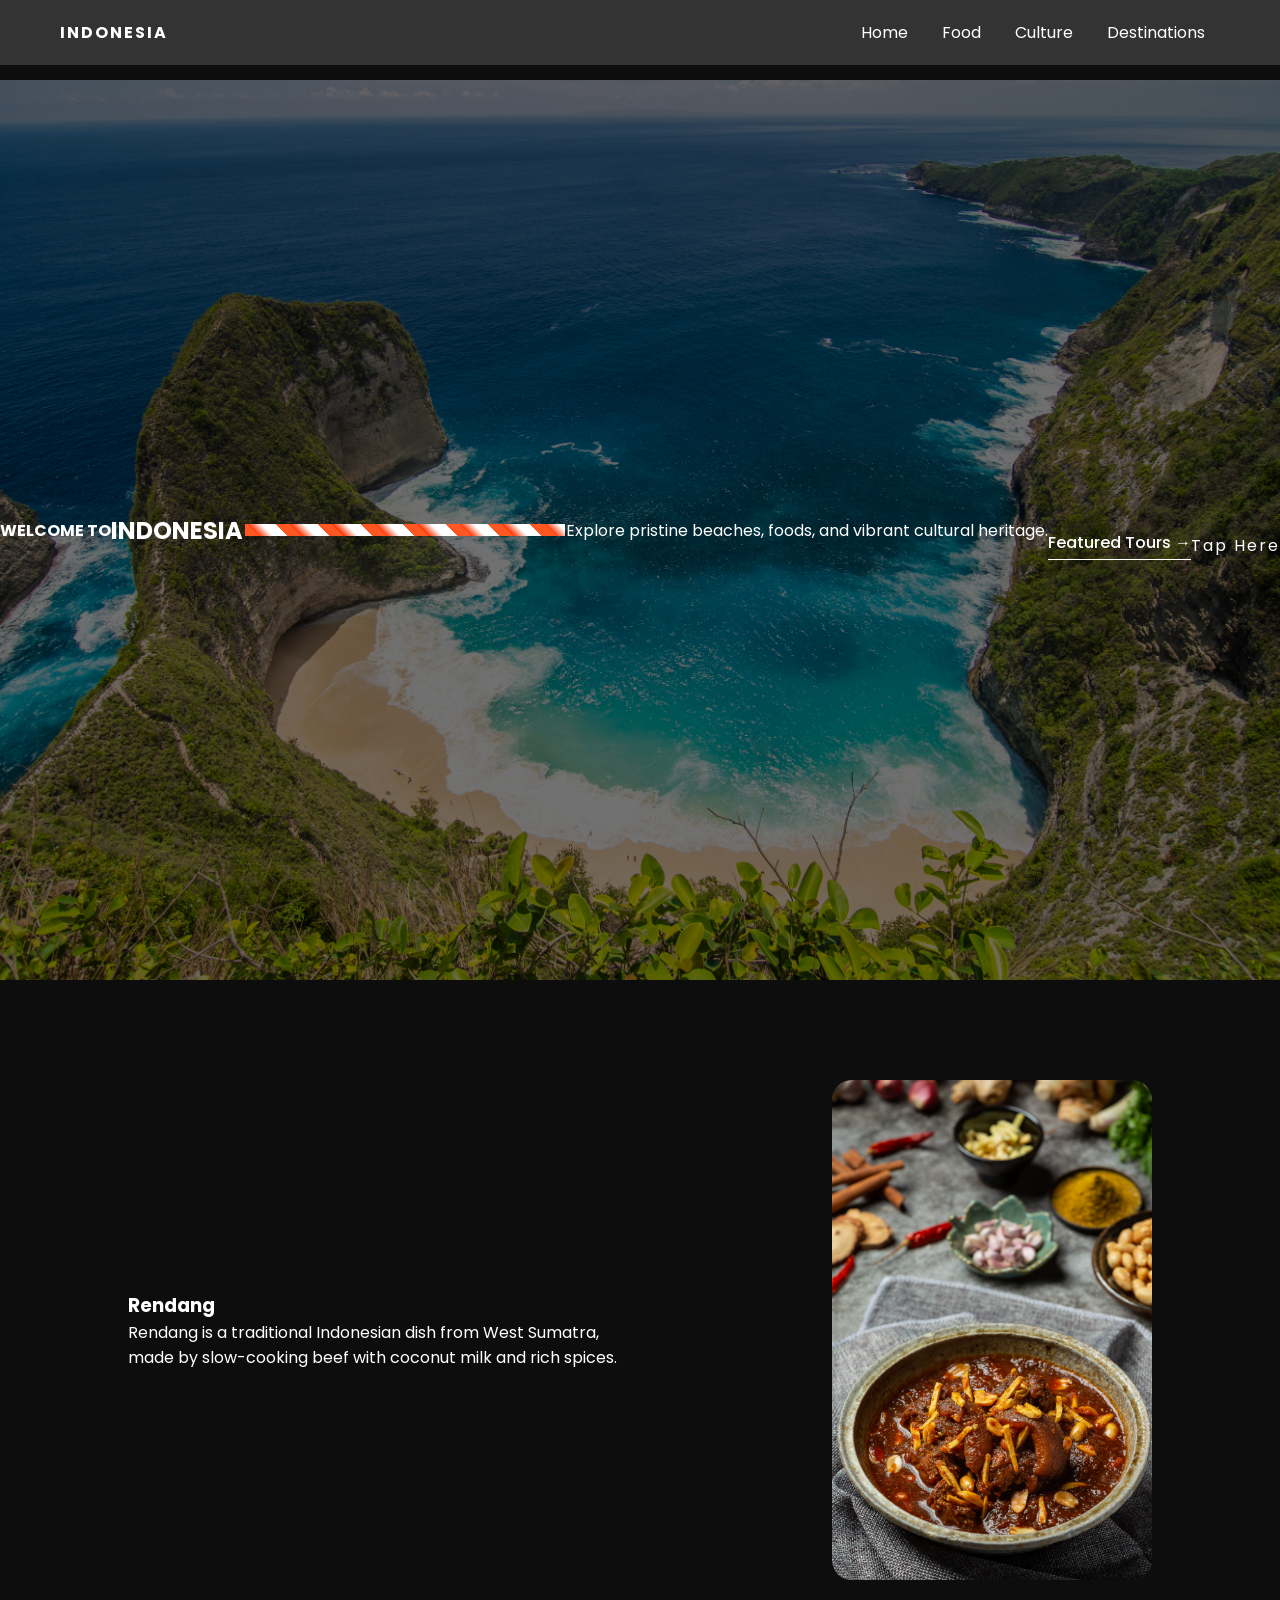
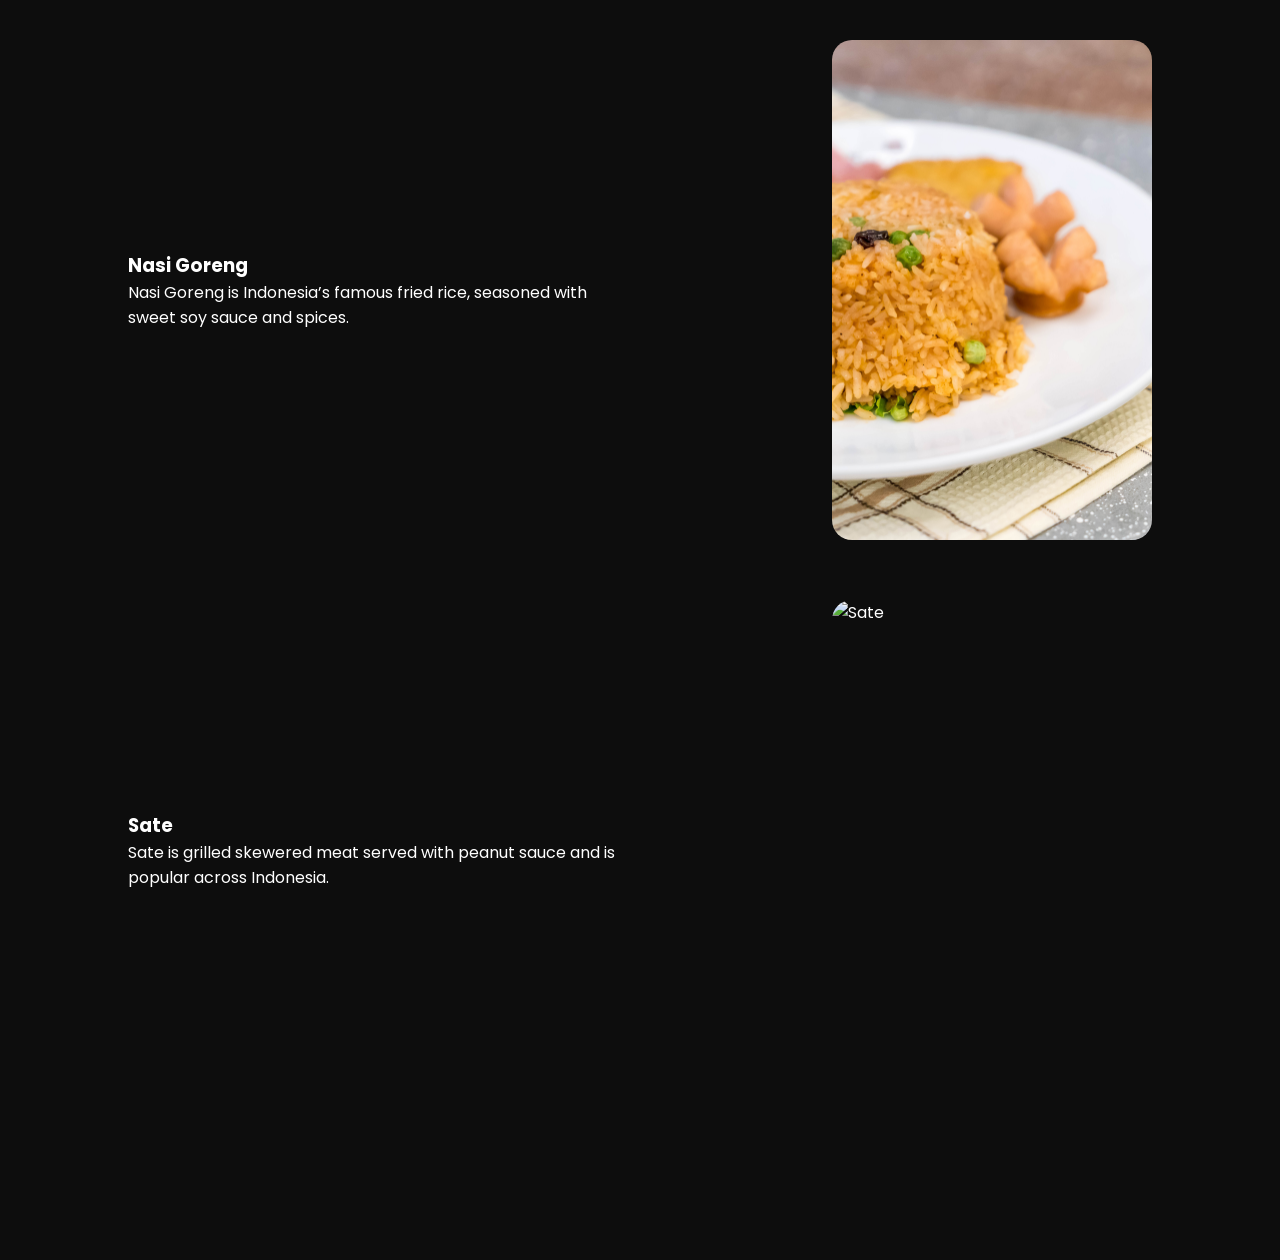
==== index.html @ 6673a9d6 "update index.html" ====
<!DOCTYPE html>
<html lang="en">
<head>
  <meta charset="UTF-8">
  <title>Introducing Indonesia</title>

  <!-- Poppins -->
  <link rel="preconnect" href="https://fonts.googleapis.com">
  <link rel="preconnect" href="https://fonts.gstatic.com" crossorigin>
  <link href="https://fonts.googleapis.com/css2?family=Poppins:wght@300;400;600;700;800&display=swap" rel="stylesheet">

  <link rel="stylesheet" href="style.css">
</head>
<body>

  <!-- NAVBAR -->
  <header class="navbar">
    <div class="logo">INDONESIA</div>
    <nav>
      <a href="#home">Home</a>
      <a href="#food">Food</a>
      <a href="#">Culture</a>
      <a href="#">Destinations</a>
    </nav>
    </header>



  <!-- HERO SECTION -->
   <section id="home" class="hero">
      <h4>WELCOME TO</h4>
      <h1>INDONESIA</h1>
   

      <div class="pattern"></div>

      <p>
        Explore pristine beaches, foods, and vibrant cultural heritage.
      </p>

      <a href="#" class="link">
        Featured Tours →
      </a>
       <a href="about.html" class="scroll-btn">Tap Here </a> 
    </section> 

<section id="food" class="food-section">
      <div class="food-item">
       <div class="food-text">
       <h3>Rendang</h3>
       <p>
        Rendang is a traditional Indonesian dish from West Sumatra,
        made by slow-cooking beef with coconut milk and rich spices.
      </p>
     </div>


     <div class="food-image">
    <img src="rendang.jpg" alt="Rendang">
   </div>
 </div>

      <div class="food-item">
       <div class="food-text">
       <h3>Nasi Goreng</h3>
       <p>
       Nasi Goreng is Indonesia’s famous fried rice, 
       seasoned with sweet soy sauce and spices.
       </p>
     </div>

     <div class="food-image">
    <img src="nasi-goreng.jpg" alt="Nasi Goreng">
   </div>
 </div>

 <div class="food-item">
       <div class="food-text">
       <h3>Sate</h3>
       <p>
      Sate is grilled skewered meat served with peanut sauce 
      and is popular across Indonesia.
       </p>
     </div>

     <div class="food-image">
    <img src="sate.jpg" alt="Sate">
   </div>
 </div>
</section> 


</body>
</html>
---- style.css ----
* {
  margin: 0;
  padding: 0;
  box-sizing: border-box;
  font-family: 'Poppins', sans-serif;
}

body {
  color: rgb(255, 255, 255);
}

/* NAVBAR */
.navbar {
  position: absolute;
  top: 0;
  width: 100%;
  padding: 20px 60px;
  display: flex;
  justify-content: space-between;
  align-items: center;
  z-index: 10;
  background-color: #333; 
}

.logo {
  font-weight: 700;
  letter-spacing: 2px;
}

.navbar nav a {
  margin: 0 15px;
  color: white;
  text-decoration: none;
  font-weight: 400;
  opacity: 100;
}

.navbar nav a:hover {
  opacity: 100;
}

.btn {
  background: #cddc39;
  border: none;
  padding: 10px 20px;
  font-weight: 600;
  cursor: pointer;
  border-radius: 4px;
}

/* HERO */
.hero {
  margin-top: 80px;
  height: 100vh;
  background:
    linear-gradient(rgba(0,0,0,0.55), rgba(0,0,0,0.55)),
    url('bg.jpg') center/cover no-repeat;

  display: flex;
  justify-content: center;
  align-items: center;
  text-align: center;
}

.hero-content h4 {
  font-weight: 400;
  letter-spacing: 4px;
  opacity: 0.9;
}

.hero-content h1 {
  font-size: 96px;
  font-weight: 800;
  letter-spacing: 4px;
  margin: 10px 0;
}

/* PATTERN LINE */
.pattern {
  width: 320px;
  height: 12px;
  margin: 20px auto;
  background: repeating-linear-gradient(
    45deg,
    #ff5722,
    #ff5722 10px,
    #ff3300 10px,
    #ffffff 20px,
    #ffffff 20px,
    #ffffff 30px
  );
}

.hero-content p {
  max-width: 600px;
  margin: 20px auto;
  font-size: 16px;
  font-weight: 300;
  line-height: 1.6;
}

.link {
  display: inline-block;
  margin-top: 30px;
  color: white;
  text-decoration: none;
  font-weight: 500;
  border-bottom: 1px solid white;
  padding-bottom: 4px;
}

/* Tombol */
.scroll-btn {
    margin-top: 30px;
    text-decoration: none;
    color: rgb(255, 255, 255);
    font-size: 16px;
    letter-spacing: 2px;
    animation: bounce 2s infinite;
}

/* Animasi */
@keyframes bounce {
    0% { transform: translateY(0); opacity: 0.5; }
    50% { transform: translateY(10px); opacity: 1; }
    100% { transform: translateY(0); opacity: 0.5; }
}

/* about */
body {
  margin: 0;
  font-family: Arial, sans-serif;
  background-color: #0d0d0d;
  color: #fff;
}

.section {
  display: flex;
  align-items: center;
  justify-content: space-between;
  padding: 80px 50px;
  flex-wrap: wrap;
  position: relative;
}

.section img {
  width: 45%;
  border-radius: 10px;
  max-width: 600px;
}

.text-content {
  width: 45%;
  max-width: 600px;
}

.text-content h2 {
  font-size: 2em;
  margin-bottom: 20px;
}

.text-content h2.blue {
  color: #00bfff;
}

.text-content h2.orange {
  color: #ff7f00;
}

.text-content p {
  font-size: 1em;
  line-height: 1.5;
}

/* Alternating layout */
.section:nth-child(even) {
  flex-direction: row-reverse;
}

/* Connector curve */
.connector {
  position: absolute;
  width: 200px;
  height: 100px;
  left: 50%;
  transform: translateX(-50%);
  top: 100%;
}

@media (max-width: 900px) {
  .section {
    flex-direction: column;
    padding: 50px 20px;
  }
  .section img, .text-content {
    width: 100%;
    text-align: center;
  }
  .connector {
    display: none;
  }
}

.food-section {
  padding: 100px 10%;
  background-color: #0d0d0d;
}

/* foto + teks sejajar */
.food-item {
  display: flex;
  align-items: center;
  gap: 40px;
  margin-bottom: 60px;
}

/* teks kiri */
.food-text {
  flex: 1;
  color: #ffffff;        /* pastikan kelihatan */
  position: static; /* jangan absolute */
}


/* foto kanan */
.food-image {
  flex: 1;
  display: flex;
  justify-content: flex-end;
}

.food-image img {
  width: 320px;
  height: 500px;
  object-fit: cover;
  border-radius: 20px;
}
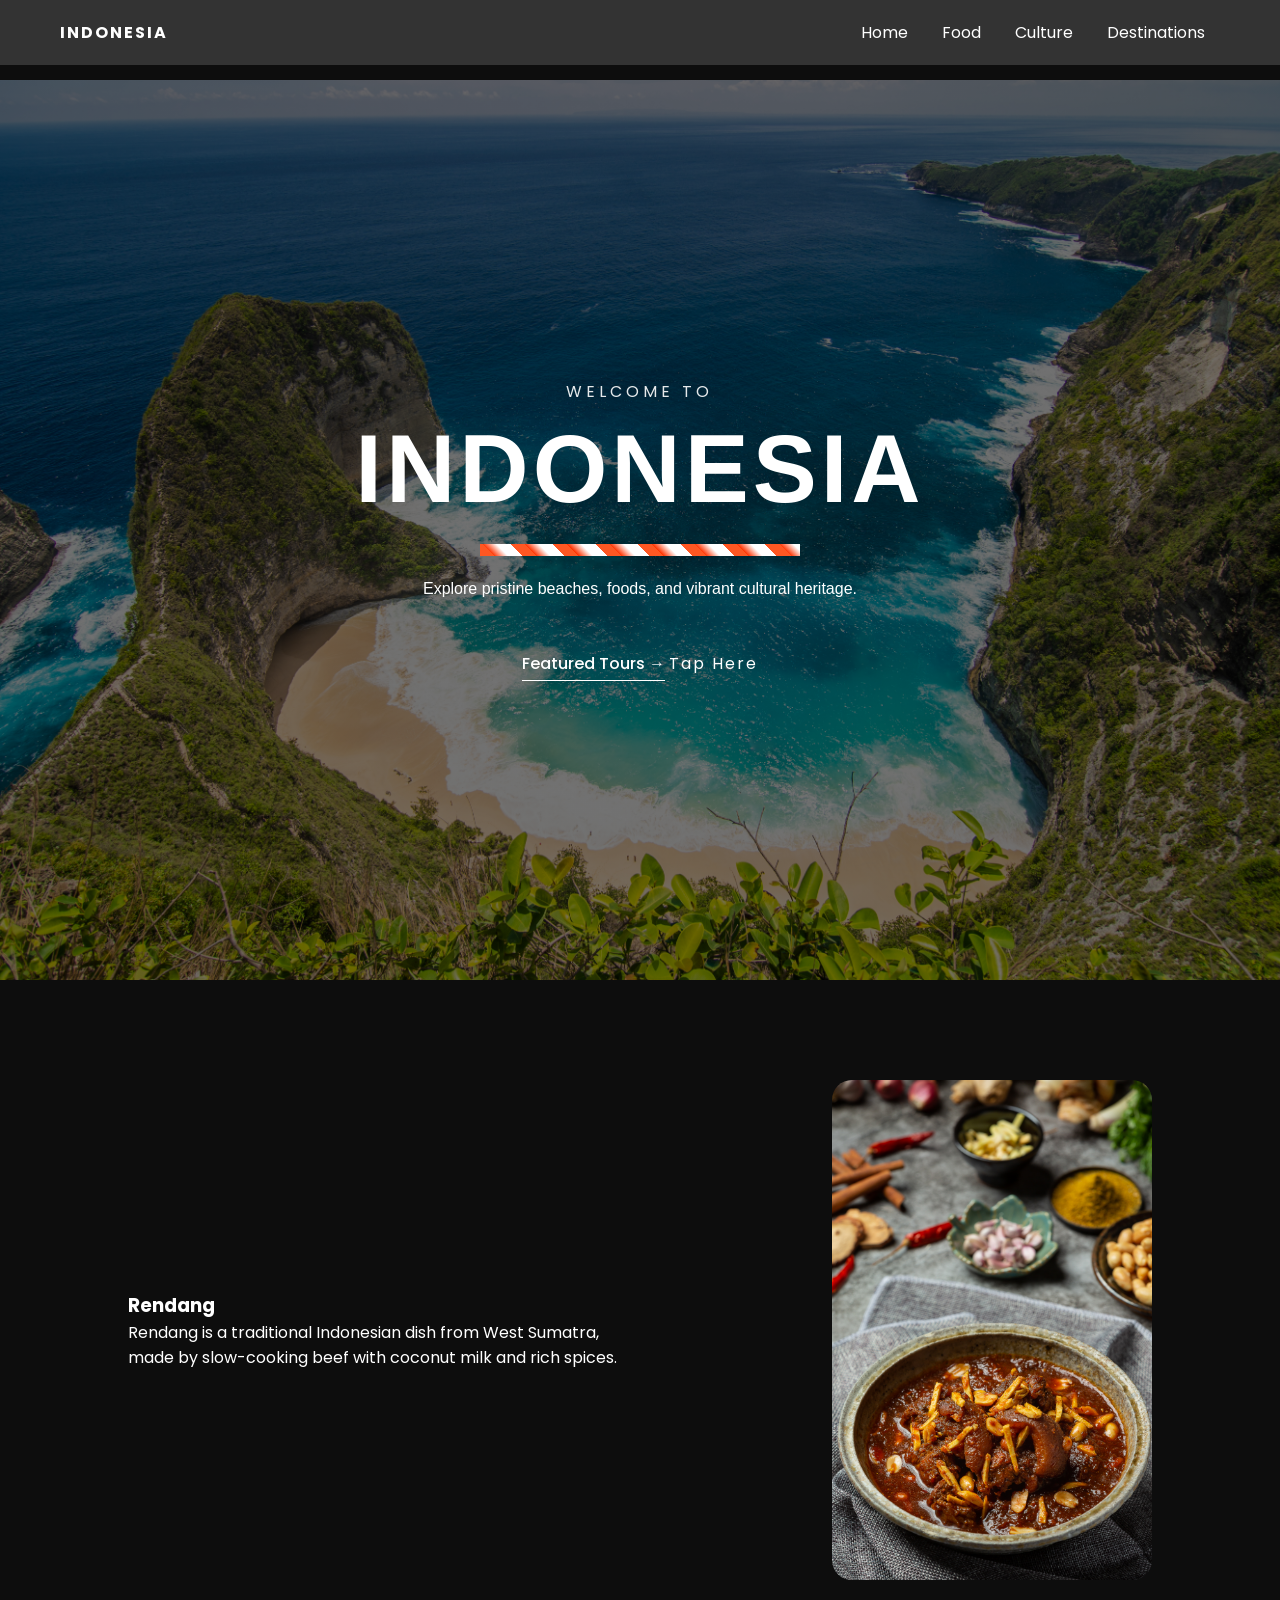
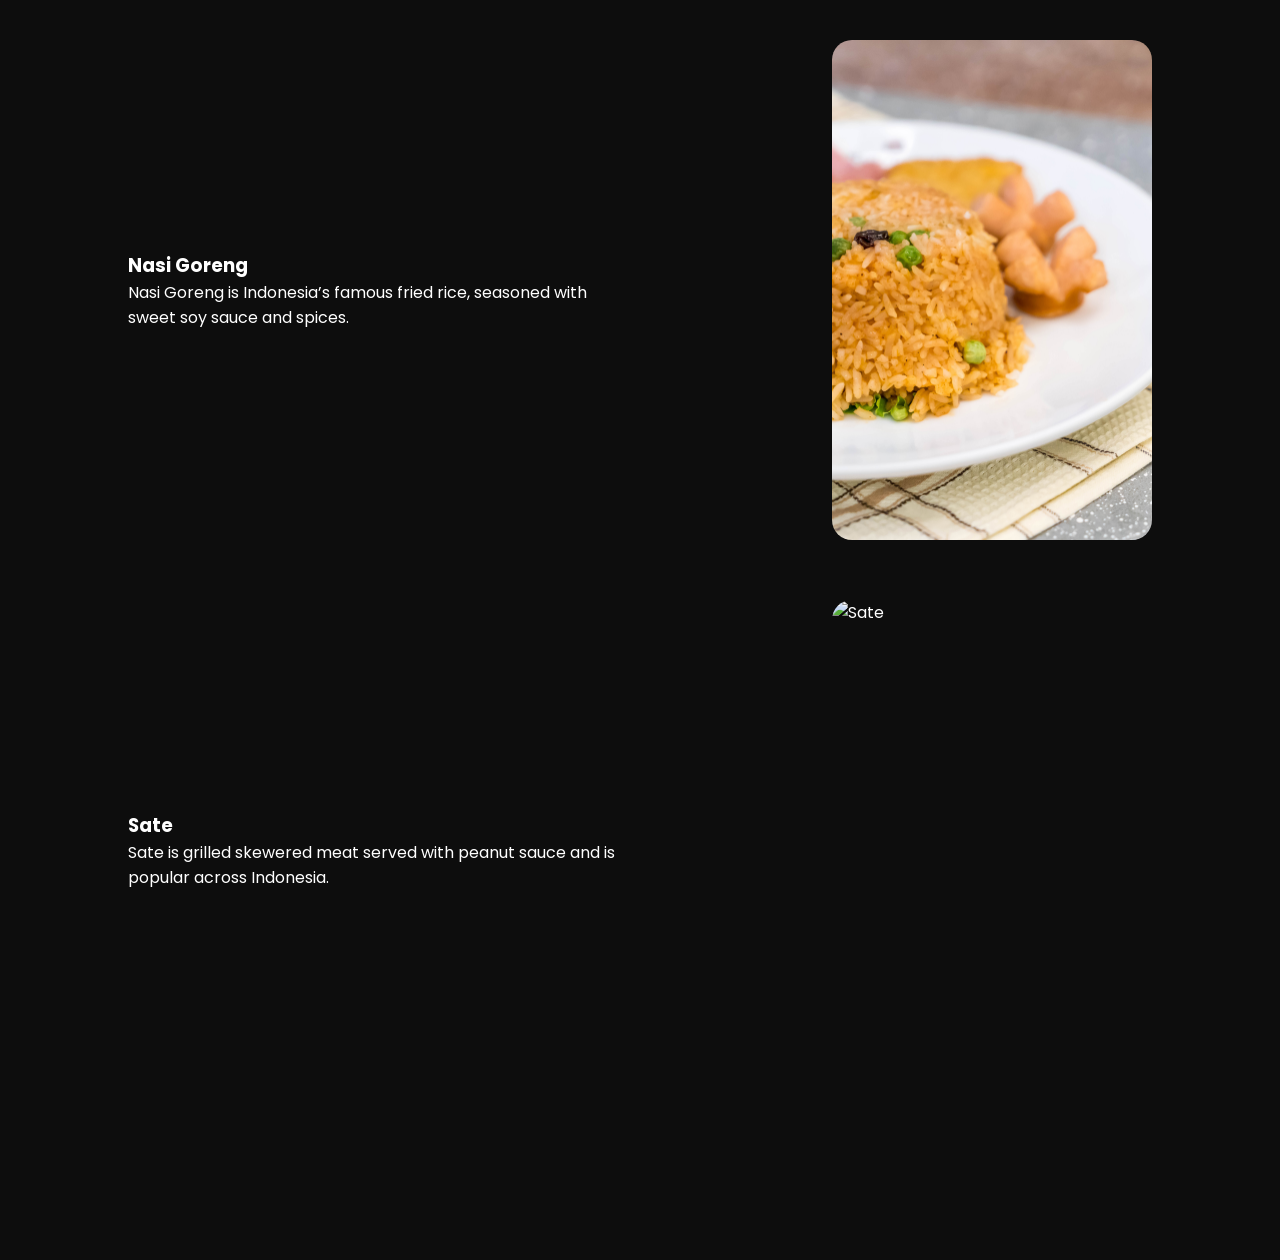
==== commit 2494d859: "update index.html" ====
--- a/index.html
+++ b/index.html
@@ -27,7 +27,8 @@
 
 
   <!-- HERO SECTION -->
-   <section id="home" class="hero">
+   <section class="hero">
+    <div class="hero-content">
       <h4>WELCOME TO</h4>
       <h1>INDONESIA</h1>
    
@@ -54,7 +55,6 @@
       </p>
      </div>
 
-
      <div class="food-image">
     <img src="rendang.jpg" alt="Rendang">
    </div>
@@ -74,7 +74,7 @@
    </div>
  </div>
 
- <div class="food-item">
+     <div class="food-item">
        <div class="food-text">
        <h3>Sate</h3>
        <p>
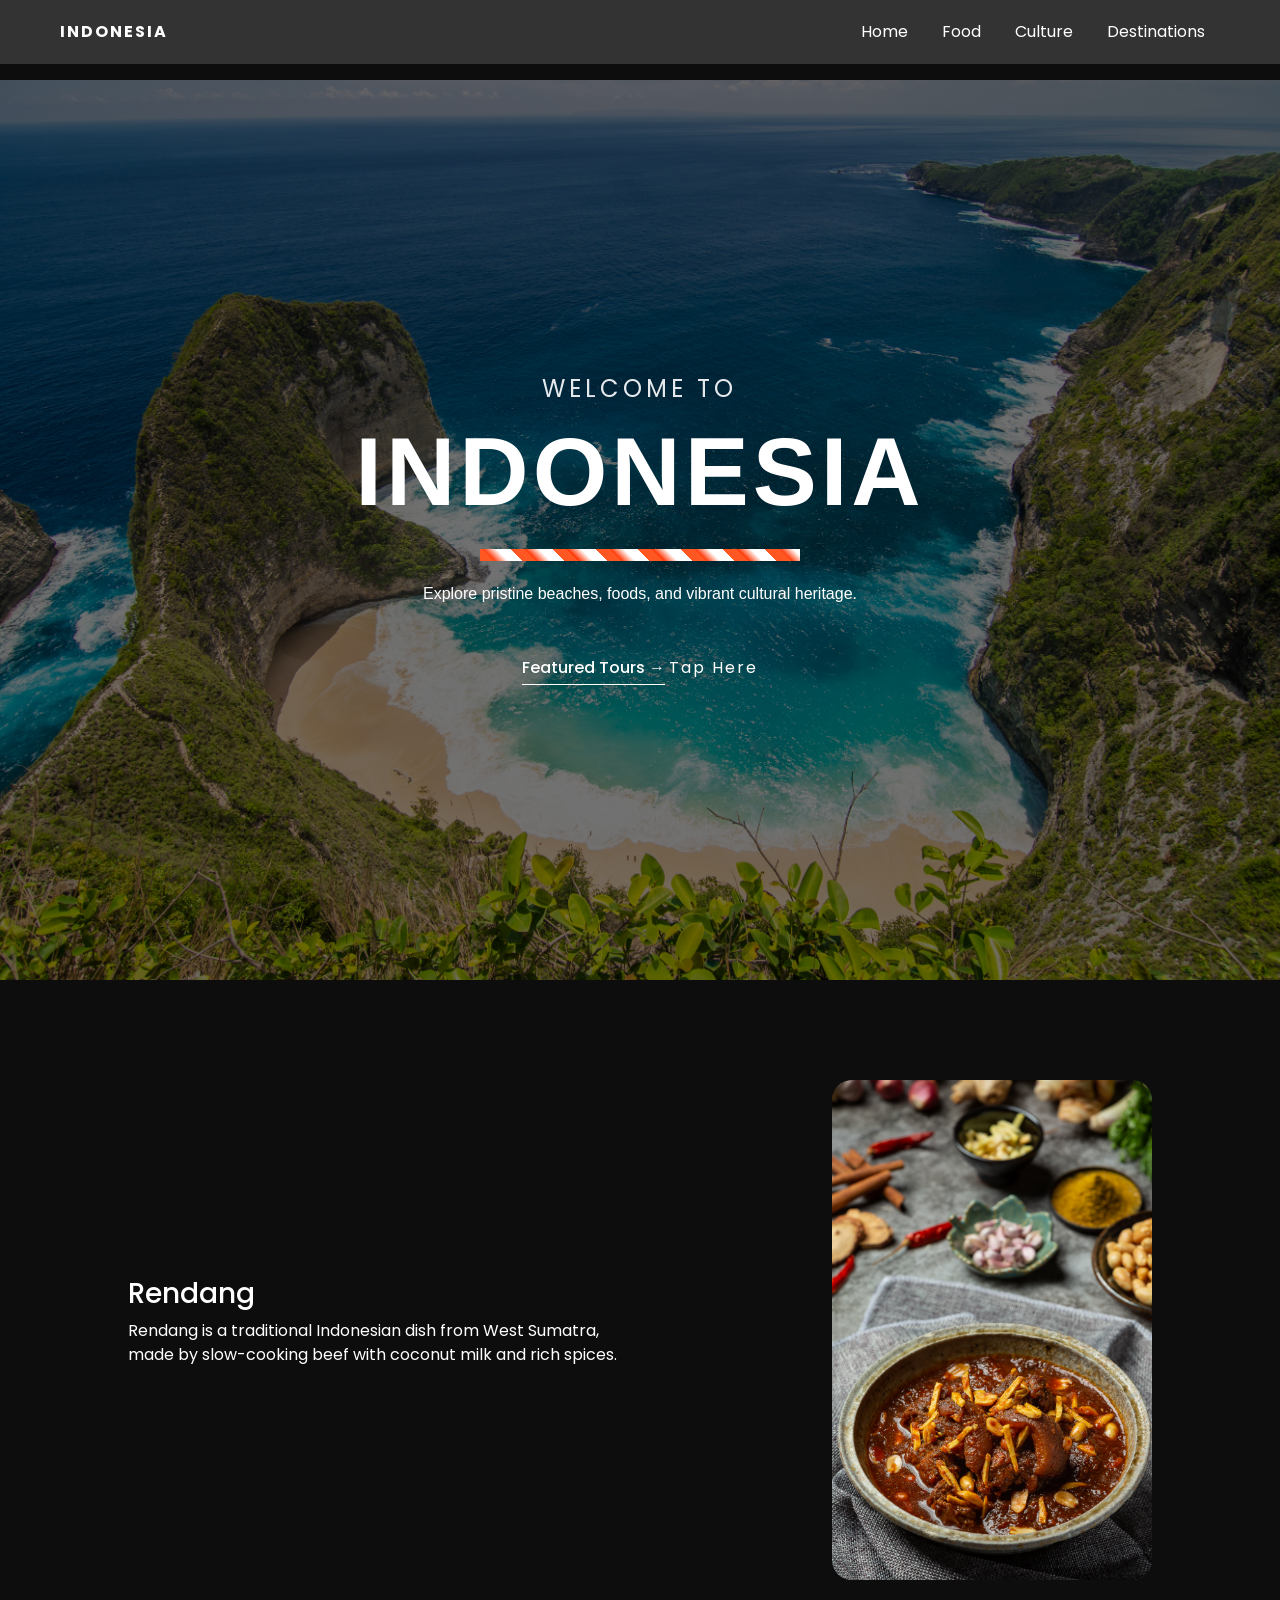
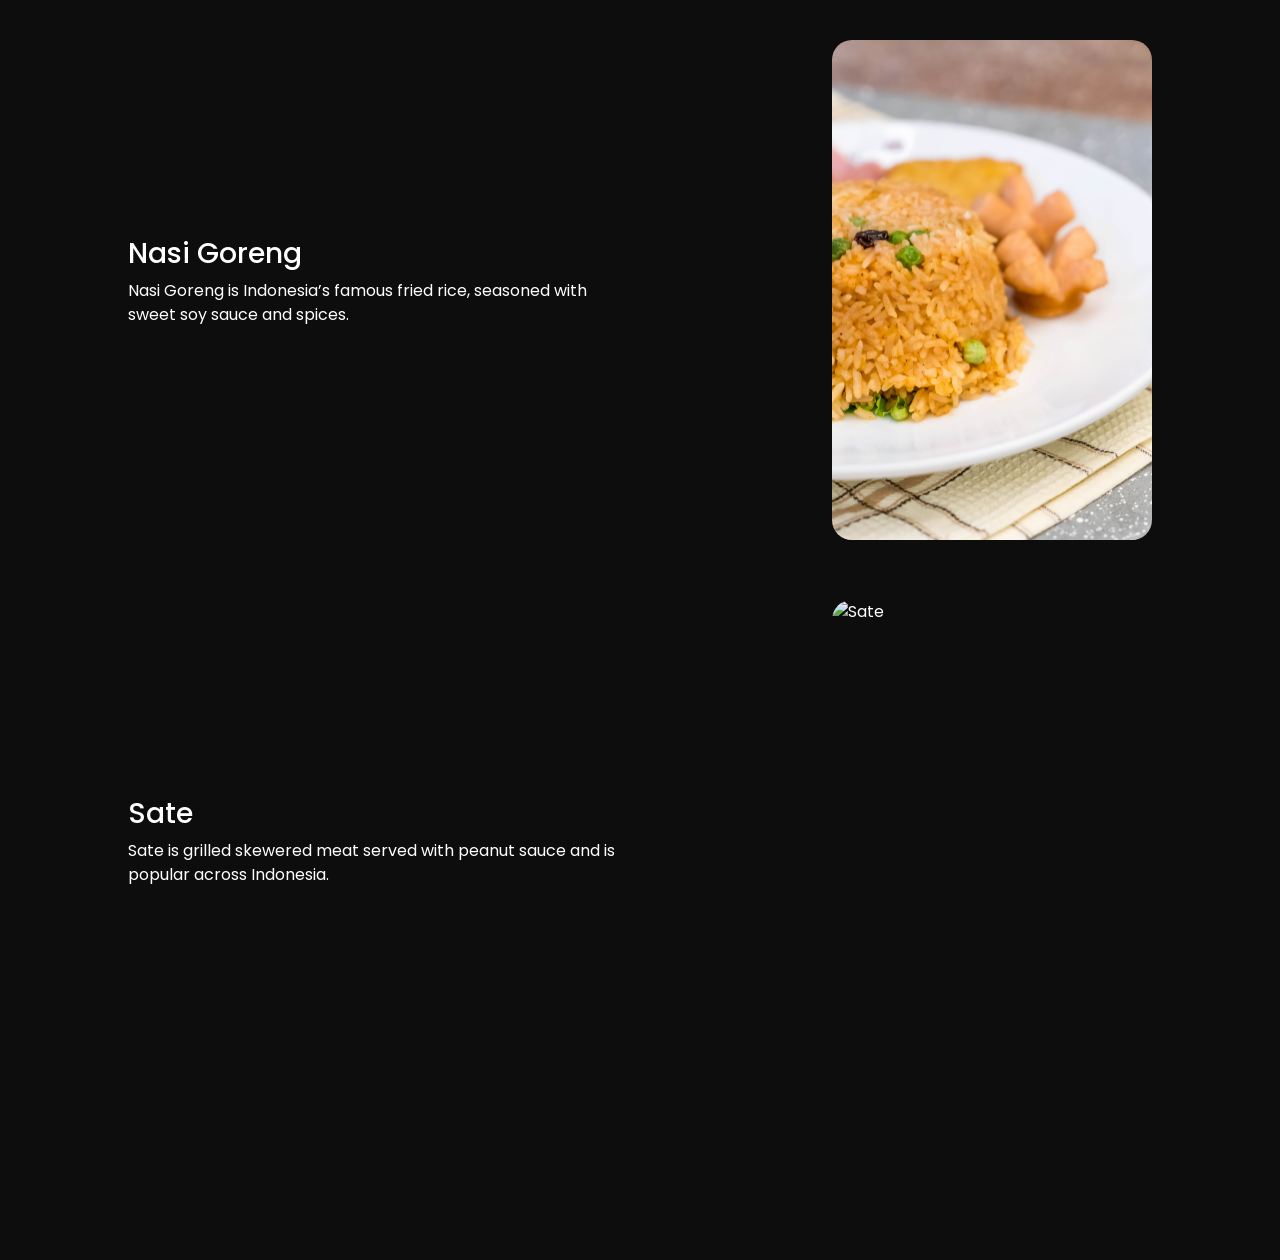
==== commit 5b52ef21: "upgrade index.html" ====
--- a/index.html
+++ b/index.html
@@ -3,6 +3,11 @@
 <head>
   <meta charset="UTF-8">
   <title>Introducing Indonesia</title>
+
+  <meta name="viewport" content="width=device-width, initial-scale=1.0">
+
+ <link href="https://cdn.jsdelivr.net/npm/bootstrap@5.3.2/dist/css/bootstrap.min.css" rel="stylesheet">
+
 
   <!-- Poppins -->
   <link rel="preconnect" href="https://fonts.googleapis.com">
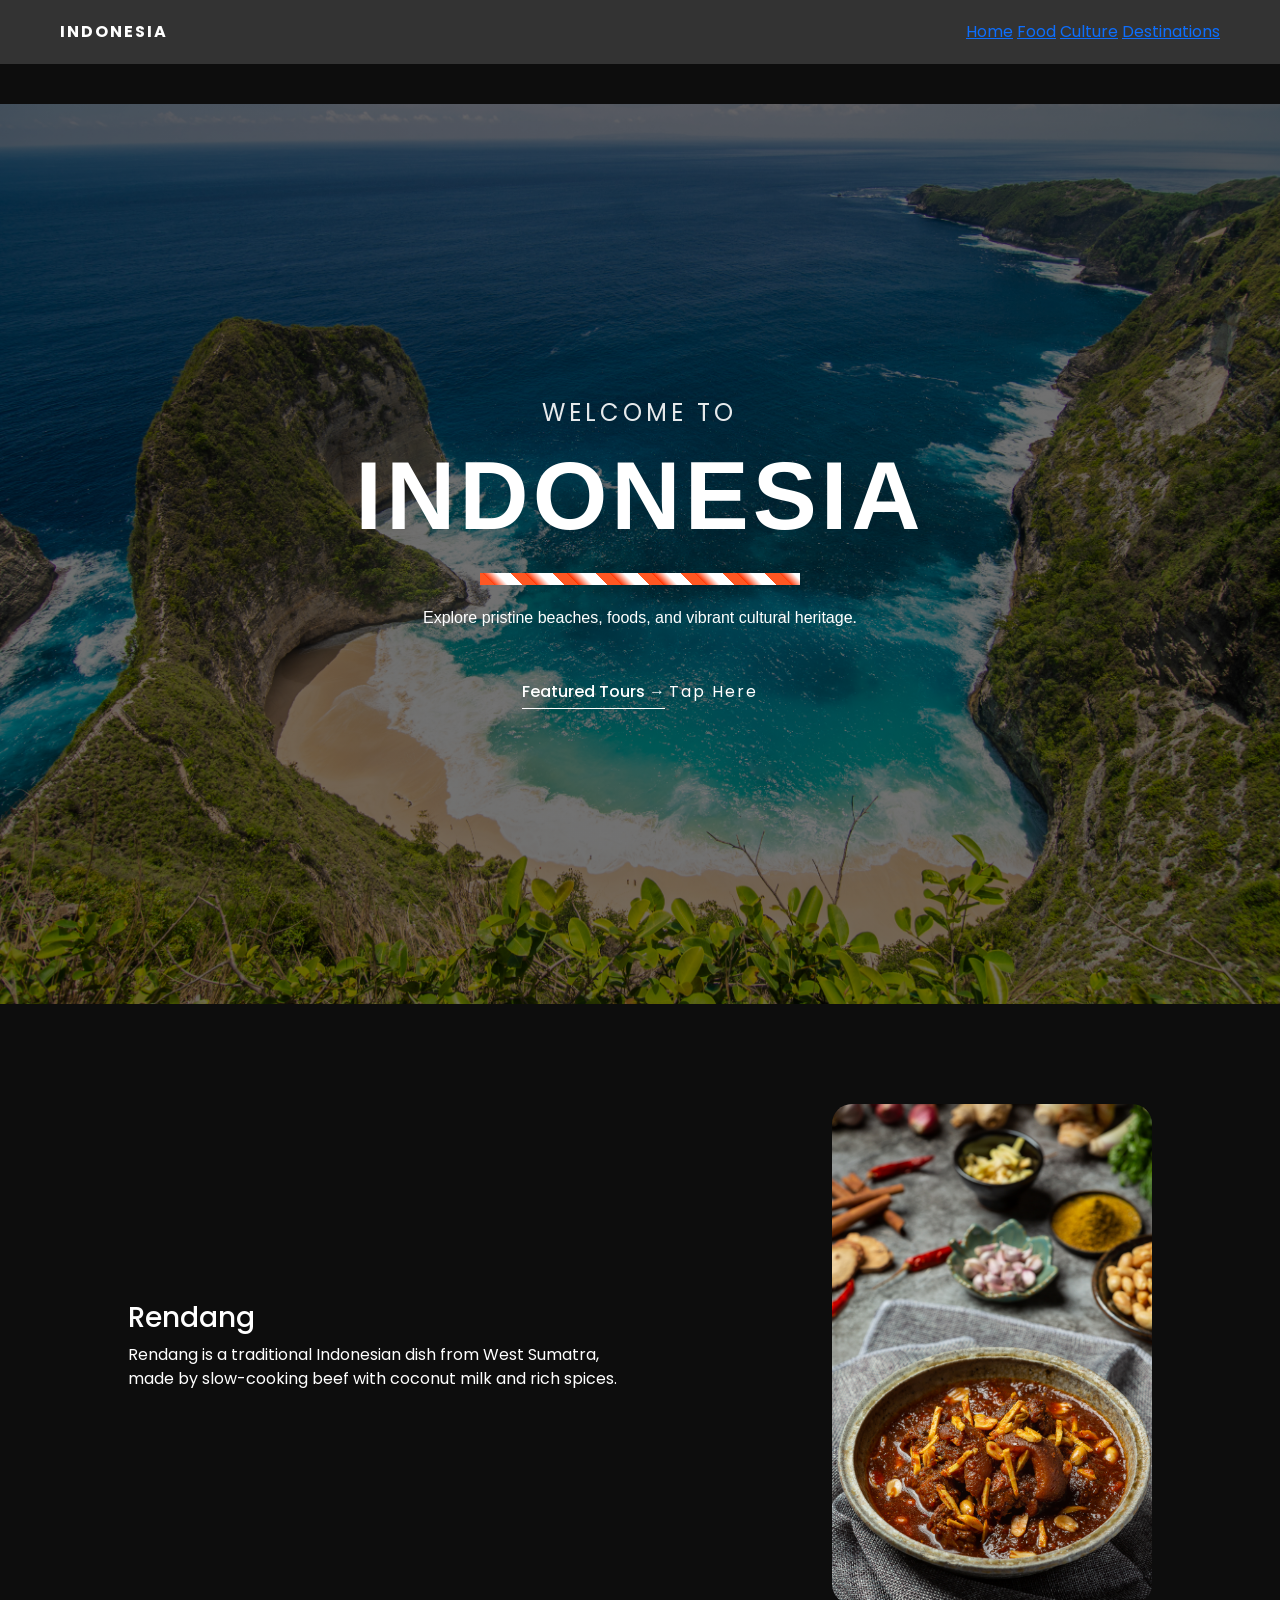
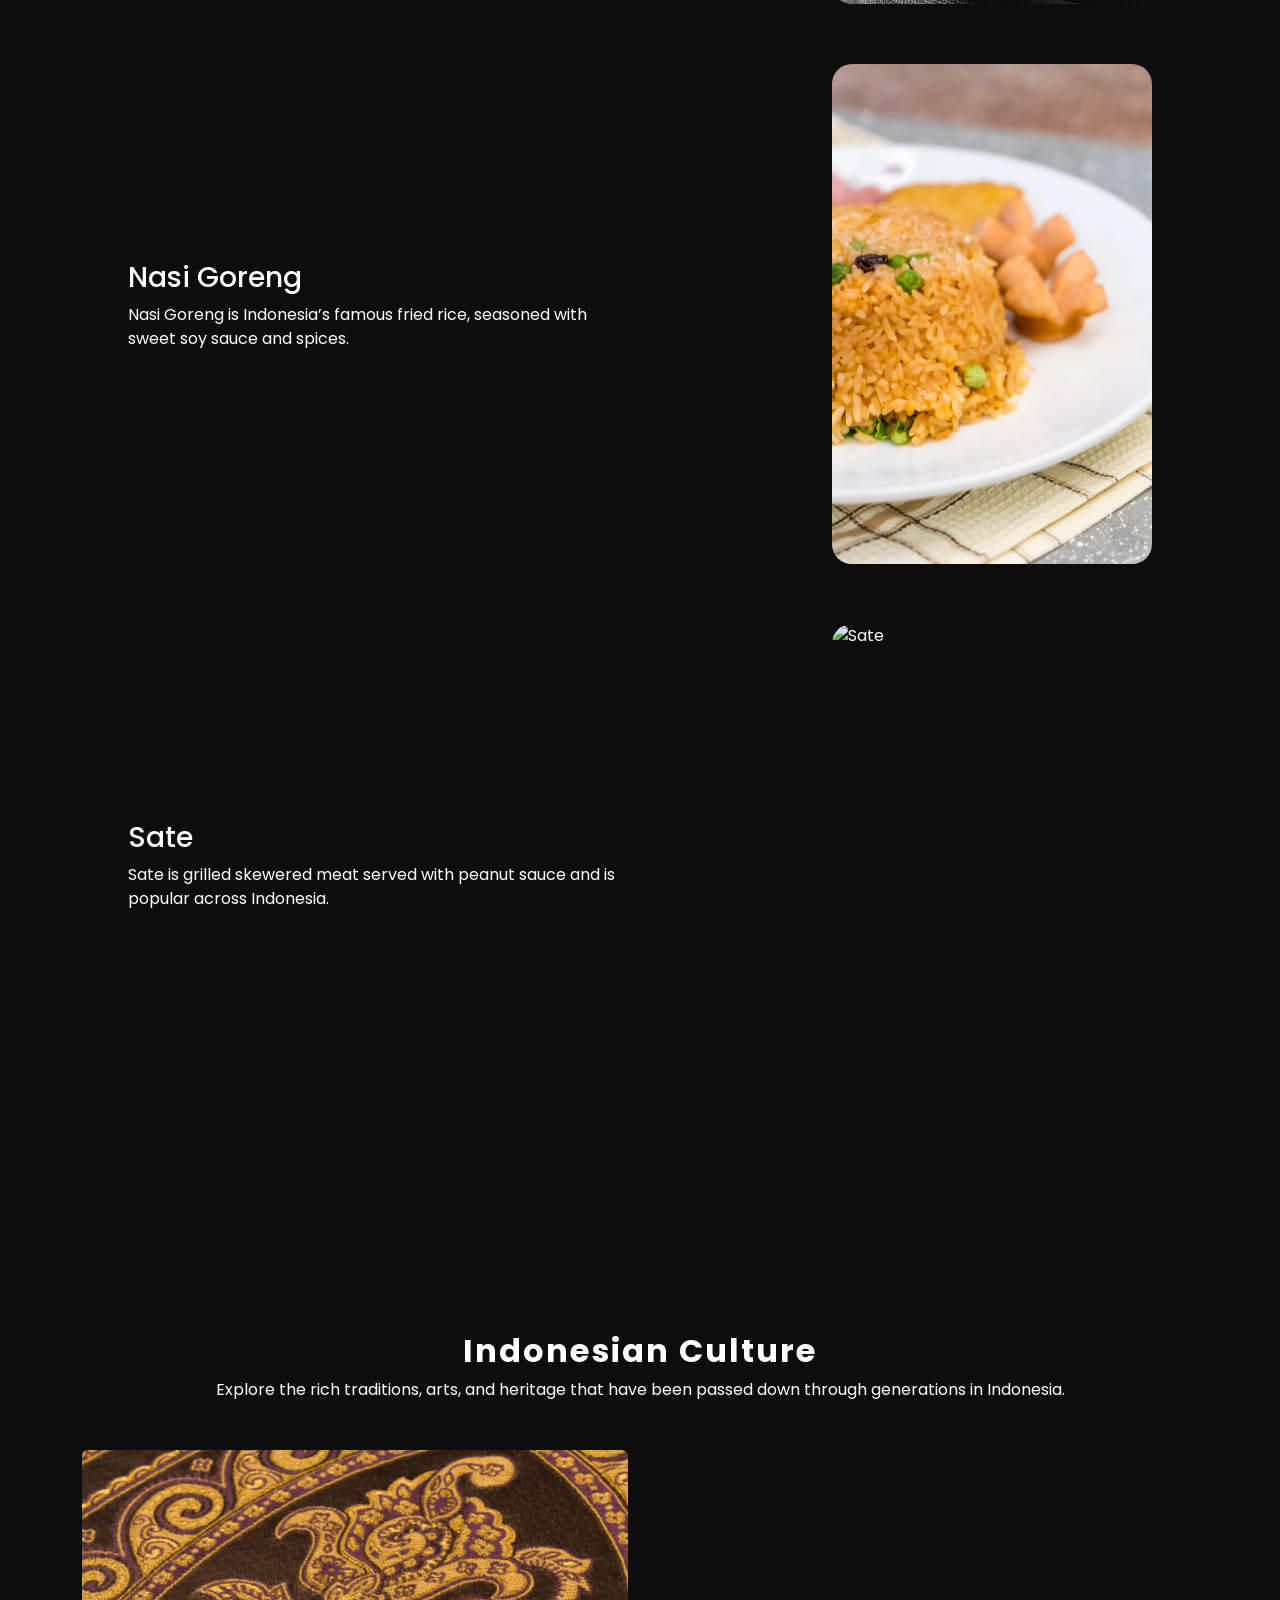
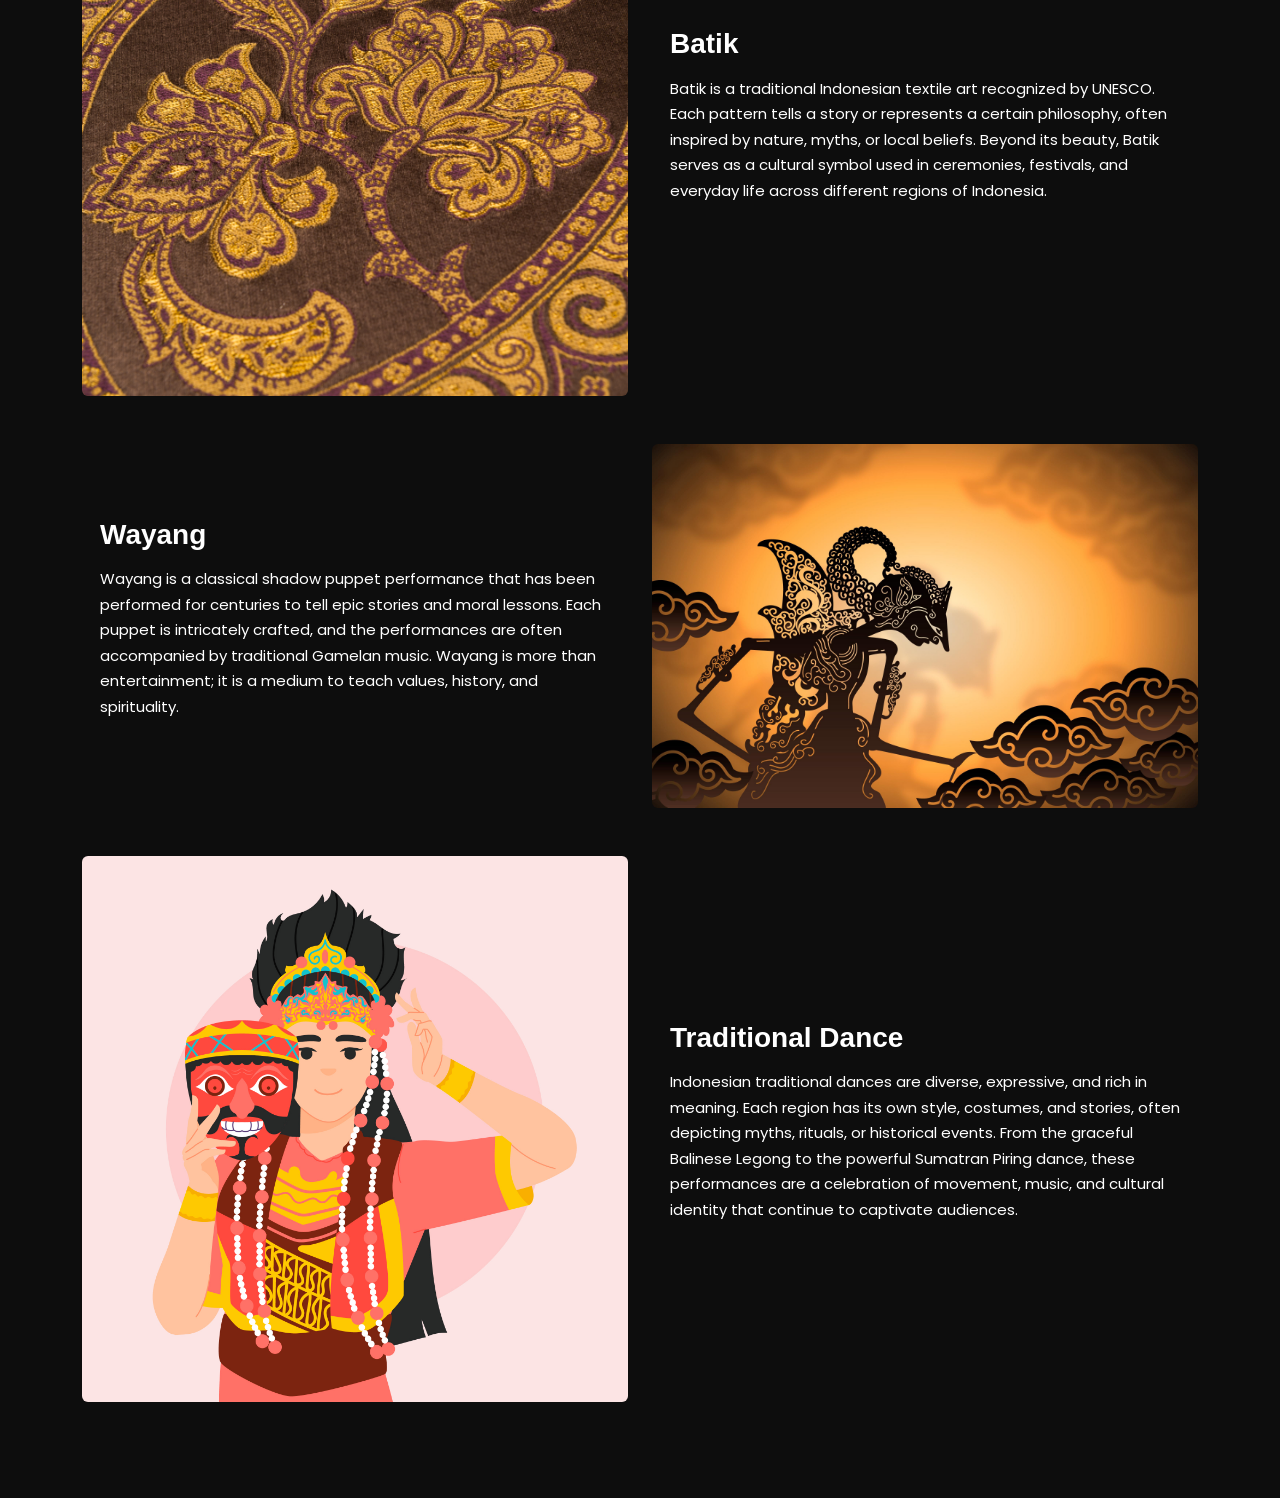
==== commit b9671228: "update index.html update about.html update style.css" ====
--- a/index.html
+++ b/index.html
@@ -4,22 +4,19 @@
   <meta charset="UTF-8">
   <title>Introducing Indonesia</title>
 
-  <meta name="viewport" content="width=device-width, initial-scale=1.0">
-
- <link href="https://cdn.jsdelivr.net/npm/bootstrap@5.3.2/dist/css/bootstrap.min.css" rel="stylesheet">
-
-
   <!-- Poppins -->
   <link rel="preconnect" href="https://fonts.googleapis.com">
   <link rel="preconnect" href="https://fonts.gstatic.com" crossorigin>
   <link href="https://fonts.googleapis.com/css2?family=Poppins:wght@300;400;600;700;800&display=swap" rel="stylesheet">
+
+  <link href="https://cdn.jsdelivr.net/npm/bootstrap@5.3.2/dist/css/bootstrap.min.css" rel="stylesheet">
 
   <link rel="stylesheet" href="style.css">
 </head>
 <body>
 
   <!-- NAVBAR -->
-  <header class="navbar">
+  <header class="main-navbar"> 
     <div class="logo">INDONESIA</div>
     <nav>
       <a href="#home">Home</a>
@@ -29,6 +26,7 @@
     </nav>
     </header>
 
+<a class="main-btn">Click</a>
 
 
   <!-- HERO SECTION -->
@@ -95,5 +93,65 @@
 </section> 
 
 
+<section id="culture" class="culture-section container py-5">
+
+  <div class="text-center mb-5">
+    <h2>Indonesian Culture</h2>
+    <p>Explore the rich traditions, arts, and heritage that have been passed down through generations in Indonesia.</p>
+  </div>
+
+  <!-- Batik -->
+  <div class="row align-items-center mb-5">
+    <div class="col-md-6">
+      <img src="batik.jpg" alt="Batik" class="img-fluid rounded">
+    </div>
+    <div class="col-md-6 culture-text">
+      <h3>Batik</h3>
+      <p>
+        Batik is a traditional Indonesian textile art recognized by UNESCO. 
+        Each pattern tells a story or represents a certain philosophy, 
+        often inspired by nature, myths, or local beliefs. Beyond its beauty, 
+        Batik serves as a cultural symbol used in ceremonies, festivals, 
+        and everyday life across different regions of Indonesia.
+      </p>
+    </div>
+  </div>
+
+  <!-- Wayang -->
+  <div class="row align-items-center mb-5 flex-md-row-reverse">
+    <div class="col-md-6">
+      <img src="wayang.jpg" alt="Wayang" class="img-fluid rounded">
+    </div>
+    <div class="col-md-6 culture-text">
+      <h3>Wayang</h3>
+      <p>
+        Wayang is a classical shadow puppet performance that has been 
+        performed for centuries to tell epic stories and moral lessons. 
+        Each puppet is intricately crafted, and the performances are often 
+        accompanied by traditional Gamelan music. Wayang is more than 
+        entertainment; it is a medium to teach values, history, and spirituality.
+      </p>
+    </div>
+  </div>
+
+  <!-- Traditional Dance -->
+  <div class="row align-items-center mb-5">
+    <div class="col-md-6">
+      <img src="tari.jpg" alt="Traditional Dance" class="img-fluid rounded">
+    </div>
+    <div class="col-md-6 culture-text">
+      <h3>Traditional Dance</h3>
+      <p>
+        Indonesian traditional dances are diverse, expressive, and rich in meaning. 
+        Each region has its own style, costumes, and stories, often depicting 
+        myths, rituals, or historical events. From the graceful Balinese Legong 
+        to the powerful Sumatran Piring dance, these performances are a celebration 
+        of movement, music, and cultural identity that continue to captivate audiences.
+      </p>
+    </div>
+  </div>
+
+</section>
+
 </body>
 </html>
--- a/style.css
+++ b/style.css
@@ -10,7 +10,7 @@
 }
 
 /* NAVBAR */
-.navbar {
+.main-navbar {
   position: absolute;
   top: 0;
   width: 100%;
@@ -18,8 +18,7 @@
   display: flex;
   justify-content: space-between;
   align-items: center;
-  z-index: 10;
-  background-color: #333; 
+  background-color: #333;
 }
 
 .logo {
@@ -39,7 +38,7 @@
   opacity: 100;
 }
 
-.btn {
+.main-btn {
   background: #cddc39;
   border: none;
   padding: 10px 20px;
@@ -235,3 +234,26 @@
   object-fit: cover;
   border-radius: 20px;
 }
+
+.culture-section {
+  color: white;
+}
+
+.culture-section h2 {
+  font-weight: 700;
+  letter-spacing: 2px;
+}
+
+.culture-text {
+  padding: 30px;
+}
+
+.culture-text h3 {
+  font-weight: 600;
+  margin-bottom: 15px;
+}
+
+.culture-text p {
+  font-size: 15px;
+  line-height: 1.7;
+}
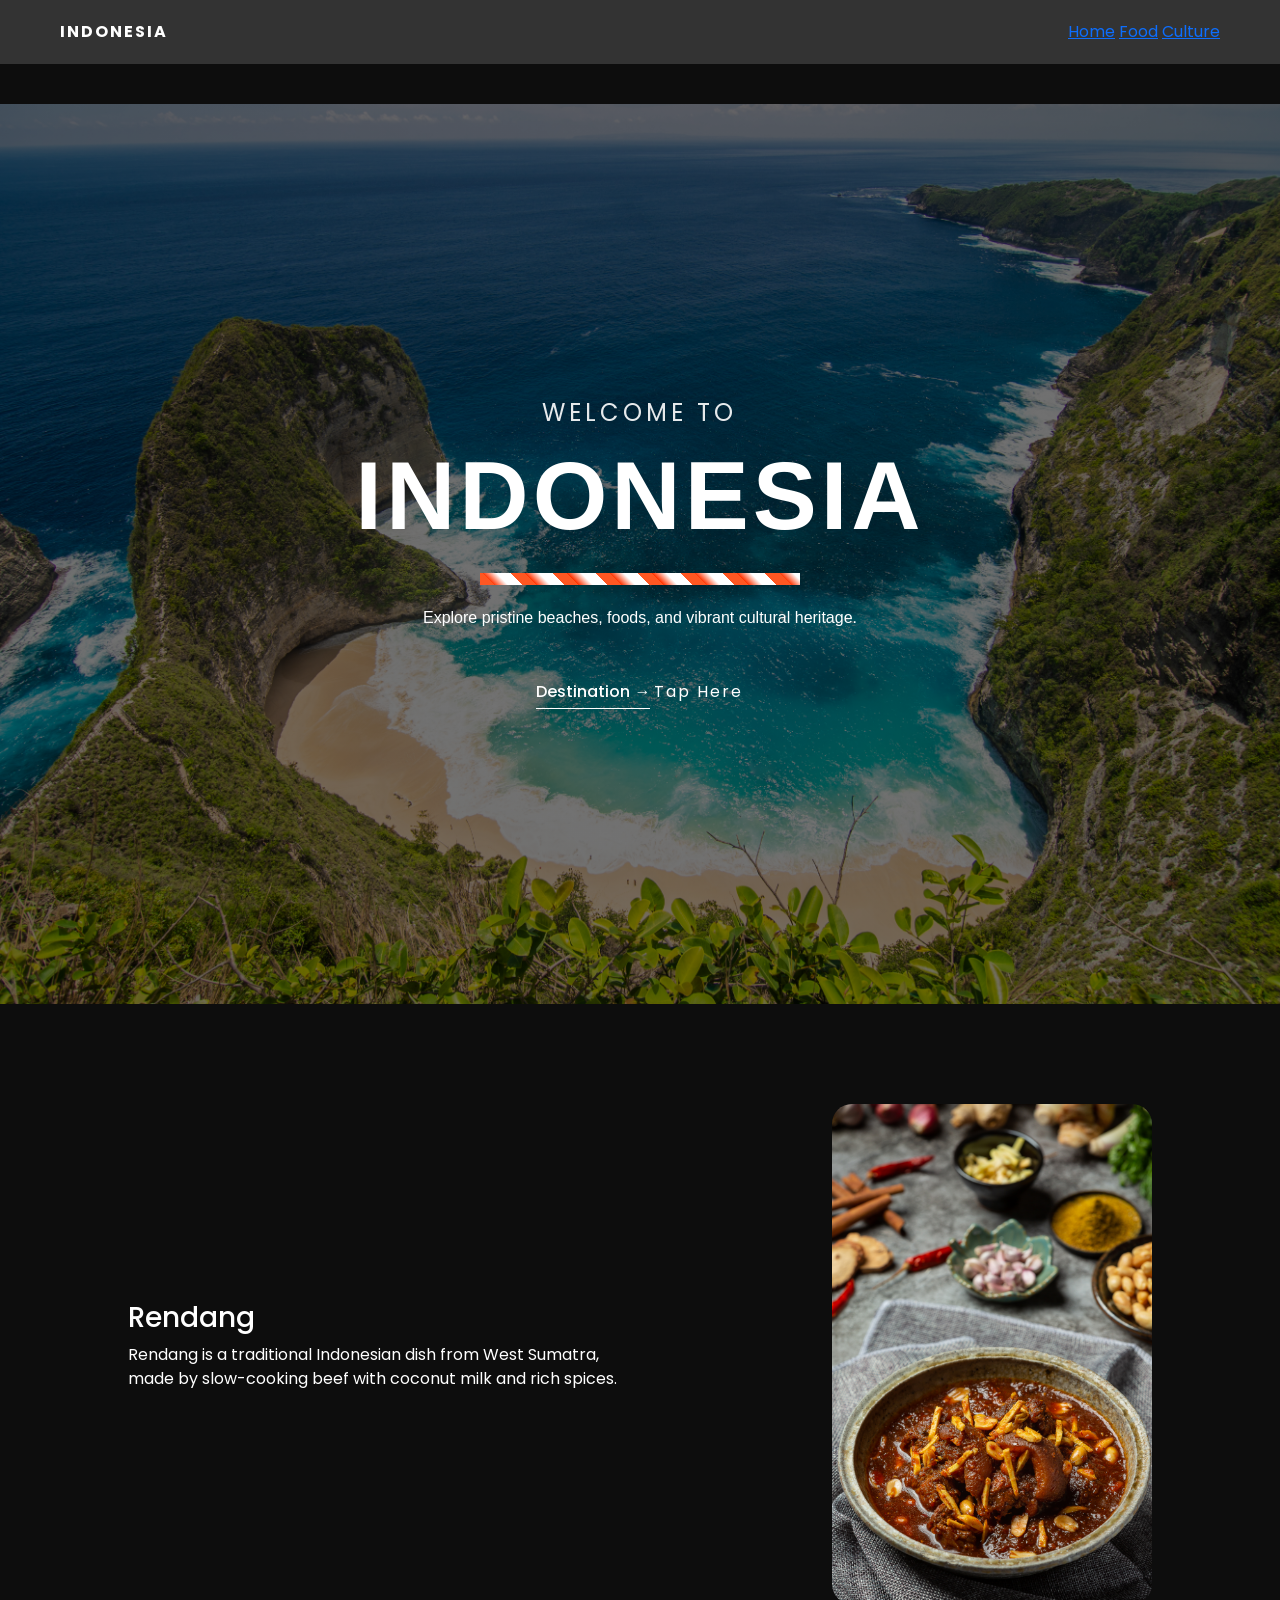
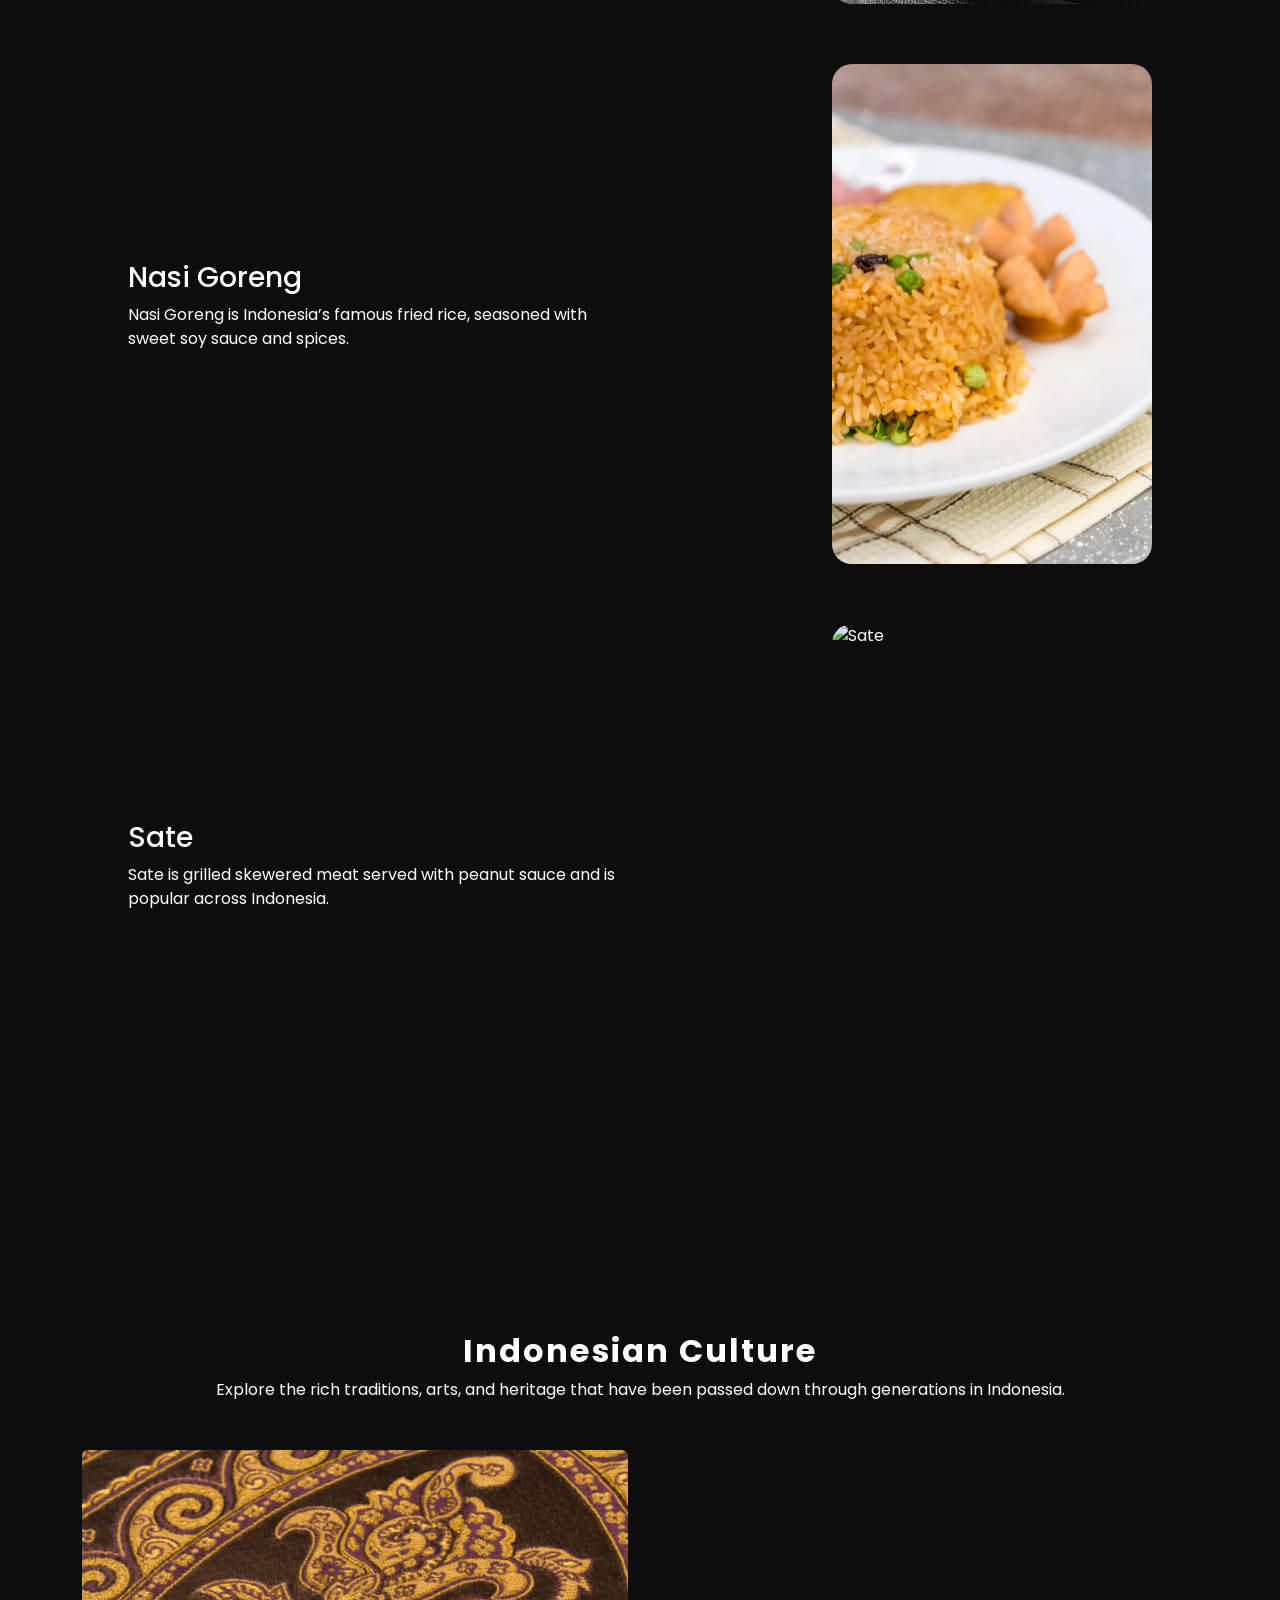
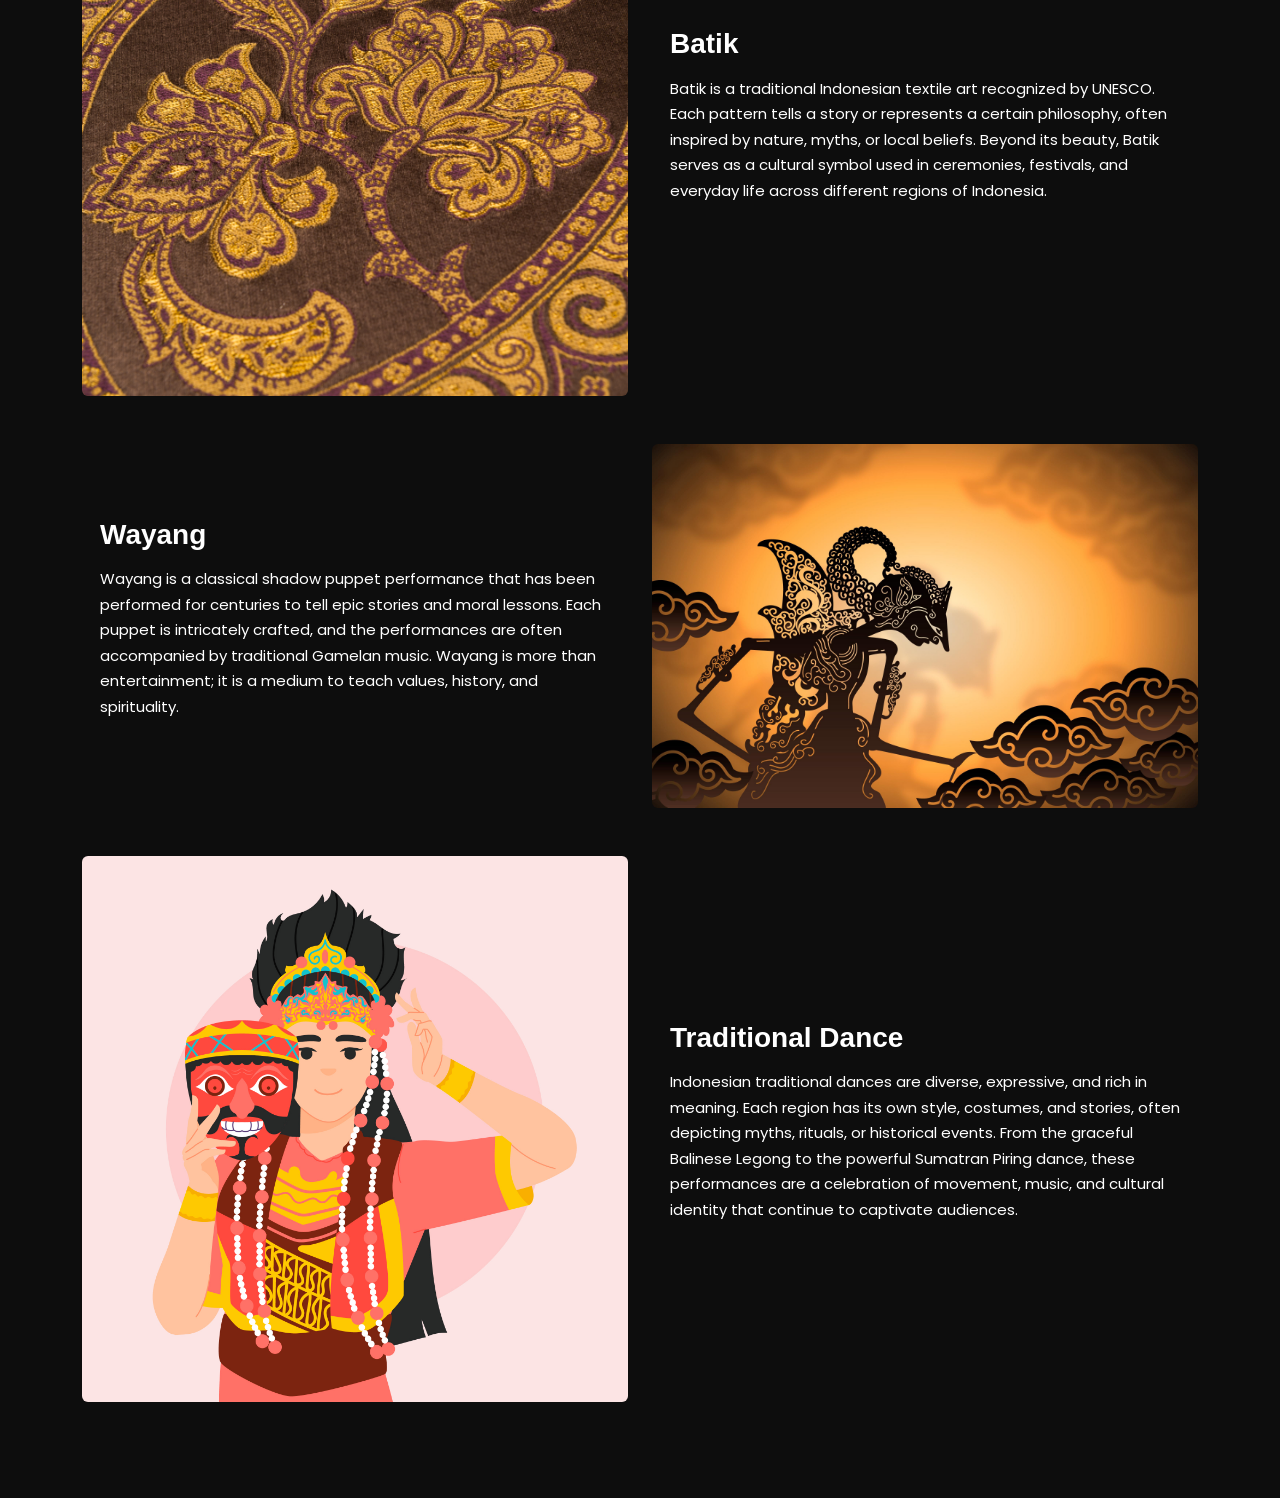
==== commit 272de59b: "upgrade index.html" ====
--- a/index.html
+++ b/index.html
@@ -3,6 +3,11 @@
 <head>
   <meta charset="UTF-8">
   <title>Introducing Indonesia</title>
+
+  <meta name="viewport" content="width=device-width, initial-scale=1.0">
+
+ <link href="https://cdn.jsdelivr.net/npm/bootstrap@5.3.2/dist/css/bootstrap.min.css" rel="stylesheet">
+
 
   <!-- Poppins -->
   <link rel="preconnect" href="https://fonts.googleapis.com">
@@ -21,8 +26,7 @@
     <nav>
       <a href="#home">Home</a>
       <a href="#food">Food</a>
-      <a href="#">Culture</a>
-      <a href="#">Destinations</a>
+      <a href="#culture">Culture</a>
     </nav>
     </header>
 
@@ -43,7 +47,7 @@
       </p>
 
       <a href="#" class="link">
-        Featured Tours →
+         Destination →
       </a>
        <a href="about.html" class="scroll-btn">Tap Here </a> 
     </section> 
--- a/style.css
+++ b/style.css
@@ -257,3 +257,7 @@
   font-size: 15px;
   line-height: 1.7;
 }
+
+html {
+  scroll-behavior: smooth;
+}
